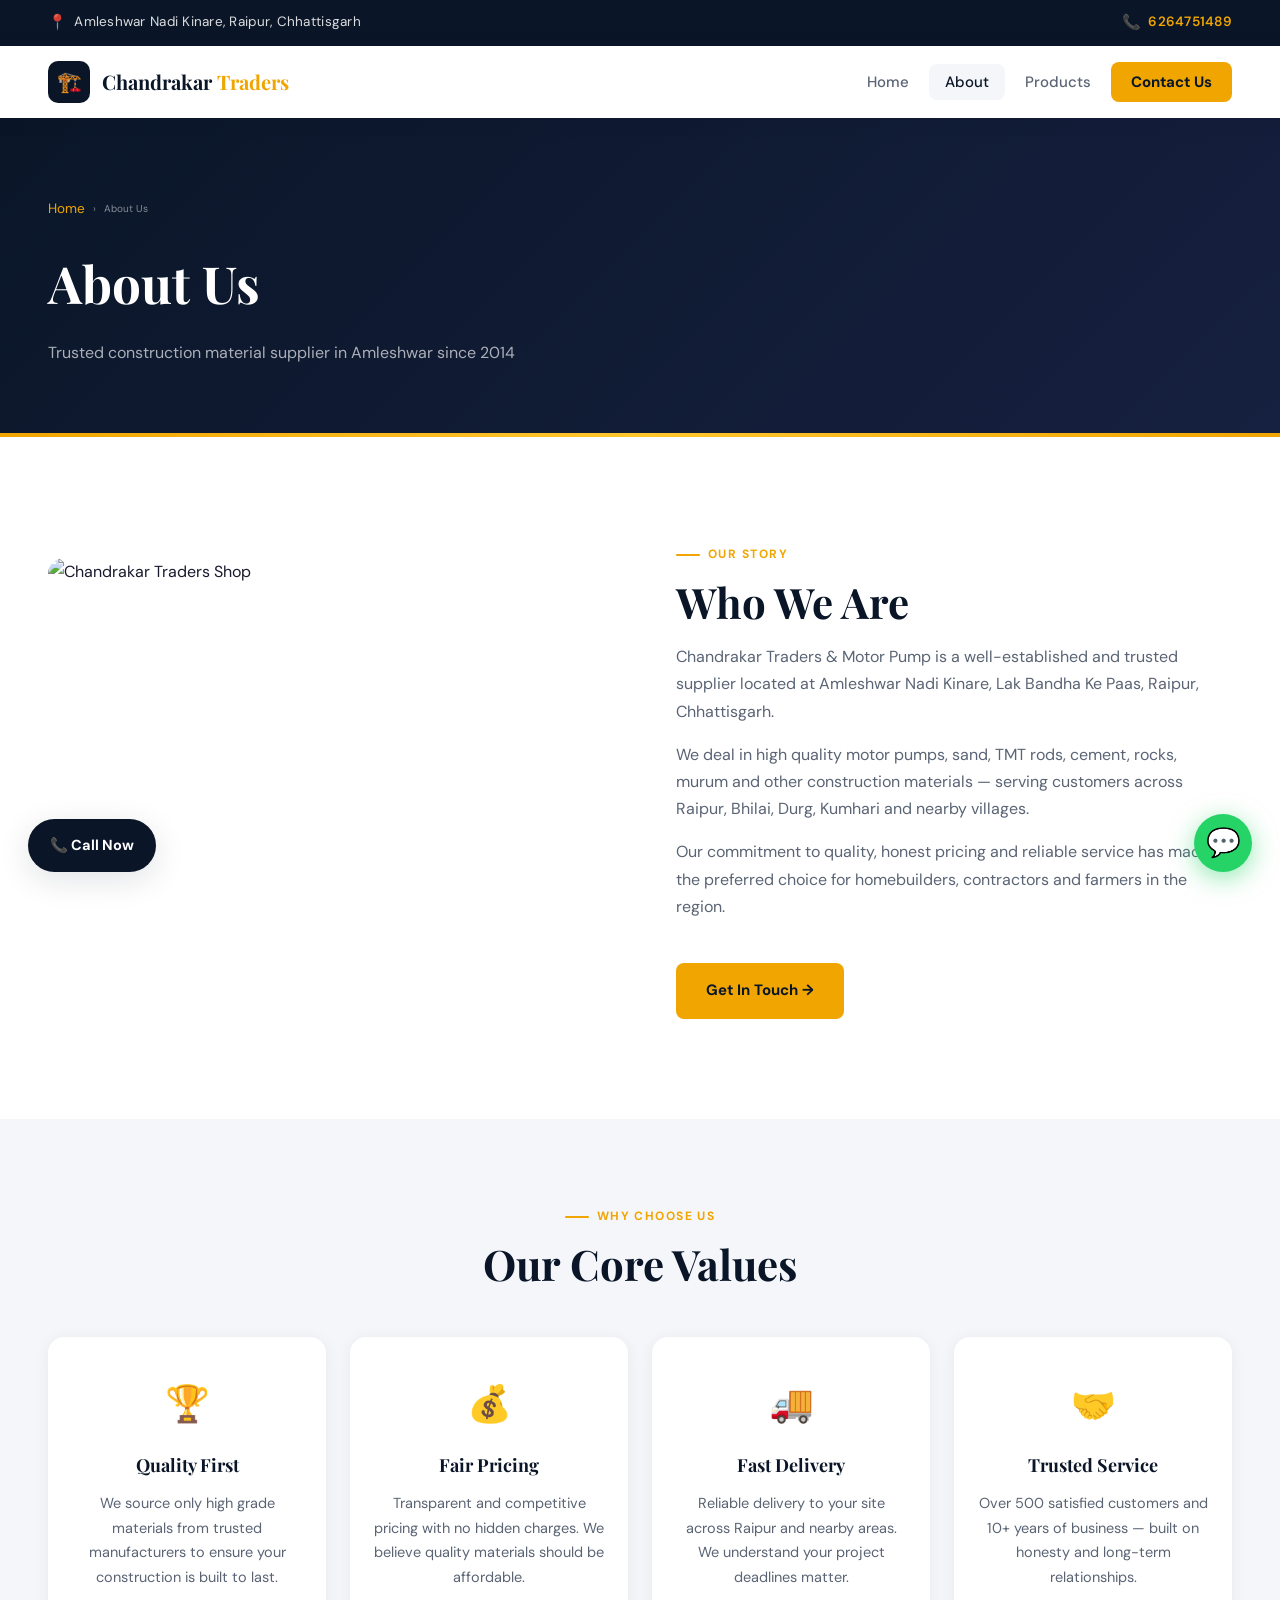
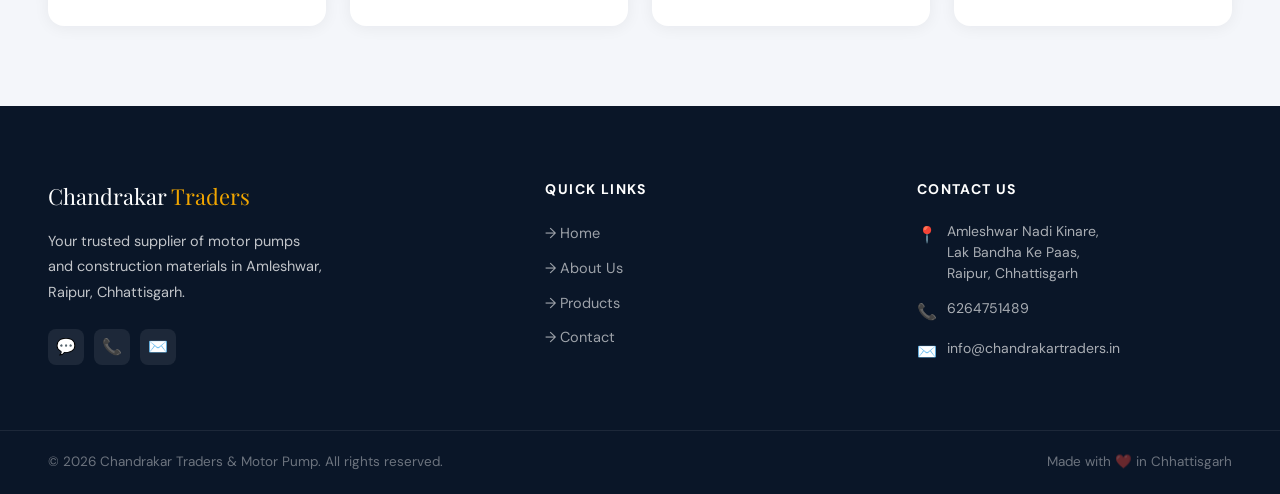
==== about.html @ 9a754cb2 "Initial website upload" ====
<!DOCTYPE html>
<html lang="en">
<head>
  <meta charset="UTF-8">
  <meta name="viewport" content="width=device-width, initial-scale=1.0">
  <title>About Us | Chandrakar Traders & Motor Pump</title>
  <meta name="description" content="Learn about Chandrakar Traders — a trusted motor pump and construction material supplier in Amleshwar, Raipur, Chhattisgarh.">
  <meta property="og:title" content="About Us | Chandrakar Traders & Motor Pump">
  <meta property="og:description" content="Trusted supplier in Amleshwar, Raipur, Chhattisgarh.">
  <meta property="og:image" content="https://yourdomain.com/images/shop.jpg">
  <link rel="icon" href="favicon.ico" type="image/x-icon">
  <link rel="preconnect" href="https://fonts.googleapis.com">
  <link rel="preconnect" href="https://fonts.gstatic.com" crossorigin>
  <link href="https://fonts.googleapis.com/css2?family=Playfair+Display:wght@700;900&family=DM+Sans:wght@400;500;600&display=swap" rel="stylesheet">
  <link rel="stylesheet" href="css/style.css">
</head>
<body>

  <div class="topbar">
    <span><span class="icon">📍</span> Amleshwar Nadi Kinare, Raipur, Chhattisgarh</span>
    <span><span class="icon">📞</span> <a href="tel:+916264751489">6264751489</a></span>
  </div>

  <nav>
    <div class="logo">
      <div class="logo-icon">🏗️</div>
      <h1>Chandrakar <span>Traders</span></h1>
    </div>
    <button class="hamburger" aria-label="Toggle menu">
      <span></span><span></span><span></span>
    </button>
    <ul>
      <li><a href="index.html">Home</a></li>
      <li><a href="about.html">About</a></li>
      <li><a href="products.html">Products</a></li>
      <li><a href="contact.html" class="nav-cta">Contact Us</a></li>
    </ul>
  </nav>

  <!-- Page Banner -->
  <section class="page-banner">
    <div class="breadcrumb">
      <a href="index.html">Home</a>
      <span>›</span>
      <span>About Us</span>
    </div>
    <h2>About Us</h2>
    <p>Trusted construction material supplier in Amleshwar since 2014</p>
  </section>

  <!-- About Content -->
  <section class="content-section">
    <img src="images/shop.jpg" alt="Chandrakar Traders Shop" loading="lazy">
    <div>
      <div class="section-label">Our Story</div>
      <h2 class="section-title">Who We Are</h2>
      <p>Chandrakar Traders & Motor Pump is a well-established and trusted supplier located at Amleshwar Nadi Kinare, Lak Bandha Ke Paas, Raipur, Chhattisgarh.</p>
      <p>We deal in high quality motor pumps, sand, TMT rods, cement, rocks, murum and other construction materials — serving customers across Raipur, Bhilai, Durg, Kumhari and nearby villages.</p>
      <p>Our commitment to quality, honest pricing and reliable service has made us the preferred choice for homebuilders, contractors and farmers in the region.</p>
      <br>
      <a href="contact.html" class="btn btn-primary">Get In Touch →</a>
    </div>
  </section>

  <!-- Values -->
  <section class="values">
    <div class="section-label">Why Choose Us</div>
    <h2 class="section-title">Our Core Values</h2>
    <div class="values-grid">
      <div class="value-card">
        <div class="value-icon">🏆</div>
        <h3>Quality First</h3>
        <p>We source only high grade materials from trusted manufacturers to ensure your construction is built to last.</p>
      </div>
      <div class="value-card">
        <div class="value-icon">💰</div>
        <h3>Fair Pricing</h3>
        <p>Transparent and competitive pricing with no hidden charges. We believe quality materials should be affordable.</p>
      </div>
      <div class="value-card">
        <div class="value-icon">🚚</div>
        <h3>Fast Delivery</h3>
        <p>Reliable delivery to your site across Raipur and nearby areas. We understand your project deadlines matter.</p>
      </div>
      <div class="value-card">
        <div class="value-icon">🤝</div>
        <h3>Trusted Service</h3>
        <p>Over 500 satisfied customers and 10+ years of business — built on honesty and long-term relationships.</p>
      </div>
    </div>
  </section>

  <footer>
    <div class="footer-top">
      <div class="footer-brand">
        <div class="logo-text">Chandrakar <span>Traders</span></div>
        <p>Your trusted supplier of motor pumps and construction materials in Amleshwar, Raipur, Chhattisgarh.</p>
        <div class="footer-social">
          <a href="https://wa.me/916264751489" class="social-link" target="_blank" rel="noopener">💬</a>
          <a href="tel:+916264751489" class="social-link">📞</a>
          <a href="mailto:info@chandrakartraders.in" class="social-link">✉️</a>
        </div>
      </div>
      <div class="footer-col">
        <h4>Quick Links</h4>
        <ul class="footer-links">
          <li><a href="index.html">→ Home</a></li>
          <li><a href="about.html">→ About Us</a></li>
          <li><a href="products.html">→ Products</a></li>
          <li><a href="contact.html">→ Contact</a></li>
        </ul>
      </div>
      <div class="footer-col">
        <h4>Contact Us</h4>
        <div class="footer-contact-item">
          <span class="fci">📍</span>
          <span>Amleshwar Nadi Kinare,<br>Lak Bandha Ke Paas,<br>Raipur, Chhattisgarh</span>
        </div>
        <div class="footer-contact-item">
          <span class="fci">📞</span>
          <a href="tel:+916264751489">6264751489</a>
        </div>
        <div class="footer-contact-item">
          <span class="fci">✉️</span>
          <a href="mailto:info@chandrakartraders.in">info@chandrakartraders.in</a>
        </div>
      </div>
    </div>
    <div class="footer-bottom">
      <span>© 2026 Chandrakar Traders & Motor Pump. All rights reserved.</span>
      <span>Made with ❤️ in Chhattisgarh</span>
    </div>
  </footer>

  <a href="https://wa.me/916264751489" class="whatsapp-float" target="_blank" rel="noopener" aria-label="Chat on WhatsApp">💬</a>
  <a href="tel:+916264751489" class="call-float">📞 Call Now</a>
  <button id="scroll-top" aria-label="Back to top">↑</button>

  <script src="js/script.js"></script>
</body>
</html>
---- css/style.css ----
@import url('https://fonts.googleapis.com/css2?family=Playfair+Display:wght@700;900&family=DM+Sans:wght@400;500;600&display=swap');

/* ========== CSS Variables ========== */
:root {
  --navy: #0a1628;
  --navy-mid: #162040;
  --gold: #f0a500;
  --gold-light: #ffc62e;
  --cream: #fffdf5;
  --light: #f4f6fa;
  --text: #1a1a2e;
  --text-muted: #5a6474;
  --white: #ffffff;
  --shadow: 0 8px 32px rgba(10,22,40,0.12);
  --shadow-lg: 0 20px 60px rgba(10,22,40,0.18);
  --radius: 16px;
  --radius-sm: 8px;
  --transition: 0.3s cubic-bezier(0.4,0,0.2,1);
}

/* ========== Reset ========== */
*, *::before, *::after {
  margin: 0; padding: 0;
  box-sizing: border-box;
}
html { scroll-behavior: smooth; }
body {
  background: var(--light);
  color: var(--text);
  font-family: 'DM Sans', sans-serif;
  font-size: 16px;
  line-height: 1.7;
  overflow-x: hidden;
}
img { max-width: 100%; display: block; }
a { text-decoration: none; }

/* ========== Topbar ========== */
.topbar {
  background: var(--navy);
  color: rgba(255,255,255,0.85);
  display: flex;
  justify-content: space-between;
  align-items: center;
  padding: 10px 48px;
  font-size: 13.5px;
  letter-spacing: 0.02em;
  flex-wrap: wrap;
  gap: 8px;
}
.topbar a { color: var(--gold); font-weight: 600; }
.topbar span { display: flex; align-items: center; gap: 7px; }
.topbar .icon { font-size: 15px; }

/* ========== Navigation ========== */
nav {
  background: var(--white);
  display: flex;
  justify-content: space-between;
  align-items: center;
  padding: 0 48px;
  height: 72px;
  box-shadow: 0 2px 20px rgba(10,22,40,0.08);
  position: sticky;
  top: 0;
  z-index: 100;
  transition: box-shadow var(--transition);
}
nav.scrolled { box-shadow: 0 4px 30px rgba(10,22,40,0.15); }
.logo { display: flex; align-items: center; gap: 12px; }
.logo-icon {
  width: 42px; height: 42px;
  background: var(--navy);
  border-radius: 10px;
  display: flex; align-items: center; justify-content: center;
  font-size: 20px;
}
.logo h1 {
  font-family: 'Playfair Display', serif;
  color: var(--navy);
  font-size: 20px;
  line-height: 1.2;
}
.logo h1 span { color: var(--gold); }
nav ul {
  display: flex;
  list-style: none;
  gap: 4px;
  align-items: center;
}
nav ul li a {
  color: var(--text-muted);
  font-weight: 500;
  font-size: 15px;
  padding: 8px 16px;
  border-radius: var(--radius-sm);
  transition: var(--transition);
}
nav ul li a:hover,
nav ul li a.active {
  color: var(--navy);
  background: var(--light);
}
nav ul li a.nav-cta {
  background: var(--gold);
  color: var(--navy);
  font-weight: 700;
  padding: 10px 20px;
  border-radius: var(--radius-sm);
}
nav ul li a.nav-cta:hover { background: var(--gold-light); }

/* ========== Hamburger ========== */
.hamburger {
  display: none;
  flex-direction: column;
  gap: 5px;
  cursor: pointer;
  padding: 6px;
  background: none;
  border: none;
}
.hamburger span {
  display: block;
  width: 26px; height: 2.5px;
  background: var(--navy);
  border-radius: 2px;
  transition: var(--transition);
}
.hamburger.open span:nth-child(1) { transform: rotate(45deg) translate(5px,5px); }
.hamburger.open span:nth-child(2) { opacity: 0; }
.hamburger.open span:nth-child(3) { transform: rotate(-45deg) translate(5px,-5px); }

/* ========== Hero ========== */
.hero {
  min-height: 92vh;
  background:
    linear-gradient(135deg, rgba(10,22,40,0.88) 0%, rgba(22,32,64,0.75) 60%, rgba(240,165,0,0.15) 100%),
    url('../images/banner.jpg') center/cover no-repeat;
  display: flex;
  align-items: center;
  padding: 80px 48px;
  position: relative;
  overflow: hidden;
}
.hero::after {
  content: '';
  position: absolute;
  bottom: 0; left: 0; right: 0;
  height: 100px;
  background: linear-gradient(transparent, var(--light));
}
.hero-content {
  max-width: 700px;
  position: relative;
  z-index: 1;
  animation: heroFadeIn 0.9s ease both;
}
@keyframes heroFadeIn {
  from { opacity: 0; transform: translateY(30px); }
  to { opacity: 1; transform: translateY(0); }
}
.hero-badge {
  display: inline-flex;
  align-items: center;
  gap: 8px;
  background: rgba(240,165,0,0.2);
  border: 1px solid rgba(240,165,0,0.4);
  color: var(--gold-light);
  padding: 6px 16px;
  border-radius: 30px;
  font-size: 13px;
  font-weight: 600;
  letter-spacing: 0.05em;
  text-transform: uppercase;
  margin-bottom: 24px;
}
.hero h2 {
  font-family: 'Playfair Display', serif;
  font-size: clamp(38px, 5.5vw, 68px);
  color: var(--white);
  line-height: 1.1;
  margin-bottom: 20px;
}
.hero h2 em {
  font-style: normal;
  color: var(--gold);
}
.hero p {
  color: rgba(255,255,255,0.78);
  font-size: 18px;
  max-width: 500px;
  margin-bottom: 36px;
}
.hero-btns { display: flex; gap: 14px; flex-wrap: wrap; }
.btn {
  display: inline-flex;
  align-items: center;
  gap: 8px;
  padding: 15px 30px;
  border-radius: var(--radius-sm);
  font-weight: 700;
  font-size: 15px;
  transition: var(--transition);
  cursor: pointer;
  border: none;
}
.btn-primary {
  background: var(--gold);
  color: var(--navy);
}
.btn-primary:hover {
  background: var(--gold-light);
  transform: translateY(-2px);
  box-shadow: 0 8px 24px rgba(240,165,0,0.35);
}
.btn-outline {
  background: transparent;
  color: var(--white);
  border: 2px solid rgba(255,255,255,0.4);
}
.btn-outline:hover {
  border-color: var(--white);
  background: rgba(255,255,255,0.08);
}
.hero-stats {
  display: flex;
  gap: 40px;
  margin-top: 52px;
  flex-wrap: wrap;
}
.hero-stat { color: var(--white); }
.hero-stat .num {
  font-family: 'Playfair Display', serif;
  font-size: 32px;
  color: var(--gold);
  font-weight: 900;
  line-height: 1;
}
.hero-stat .label {
  font-size: 13px;
  color: rgba(255,255,255,0.6);
  margin-top: 4px;
}

/* ========== Section Utility ========== */
.section-label {
  display: inline-flex;
  align-items: center;
  gap: 8px;
  color: var(--gold);
  font-size: 12px;
  font-weight: 700;
  text-transform: uppercase;
  letter-spacing: 0.12em;
  margin-bottom: 12px;
}
.section-label::before {
  content: '';
  display: block;
  width: 24px; height: 2px;
  background: var(--gold);
  border-radius: 2px;
}
.section-title {
  font-family: 'Playfair Display', serif;
  font-size: clamp(28px, 3.5vw, 42px);
  color: var(--navy);
  line-height: 1.2;
  margin-bottom: 16px;
}
.section-sub {
  color: var(--text-muted);
  font-size: 16px;
  max-width: 520px;
}

/* ========== About Preview ========== */
.about-preview {
  padding: 100px 48px;
  display: grid;
  grid-template-columns: 1fr 1fr;
  gap: 72px;
  align-items: center;
  background: var(--white);
}
.about-img-wrap { position: relative; }
.about-img-wrap img {
  width: 100%;
  height: 440px;
  object-fit: cover;
  border-radius: var(--radius);
}
.about-badge {
  position: absolute;
  bottom: -24px; right: -24px;
  background: var(--navy);
  color: var(--white);
  padding: 24px 28px;
  border-radius: var(--radius);
  text-align: center;
  box-shadow: var(--shadow-lg);
}
.about-badge .big { font-family: 'Playfair Display', serif; font-size: 36px; color: var(--gold); font-weight: 900; line-height: 1; }
.about-badge .small { font-size: 12px; color: rgba(255,255,255,0.7); margin-top: 4px; }
.about-text p { color: var(--text-muted); margin-bottom: 16px; }
.features-list {
  margin-top: 28px;
  display: grid;
  grid-template-columns: 1fr 1fr;
  gap: 16px;
}
.feature-item {
  display: flex;
  align-items: center;
  gap: 10px;
  font-size: 14.5px;
  font-weight: 500;
  color: var(--text);
}
.feature-item .check {
  width: 28px; height: 28px;
  background: rgba(240,165,0,0.15);
  border-radius: 50%;
  display: flex; align-items: center; justify-content: center;
  font-size: 13px;
  flex-shrink: 0;
}

/* ========== Products ========== */
.products {
  padding: 100px 48px;
  background: var(--light);
}
.products-header {
  text-align: center;
  margin-bottom: 56px;
}
.products-header .section-sub { margin: 0 auto; }
.product-grid {
  display: grid;
  grid-template-columns: repeat(auto-fit, minmax(280px, 1fr));
  gap: 24px;
}
.card {
  background: var(--white);
  border-radius: var(--radius);
  overflow: hidden;
  box-shadow: 0 2px 16px rgba(10,22,40,0.07);
  transition: var(--transition);
  cursor: pointer;
}
.card:hover {
  transform: translateY(-8px);
  box-shadow: var(--shadow-lg);
}
.card-img {
  position: relative;
  overflow: hidden;
  height: 220px;
}
.card-img img {
  width: 100%; height: 100%;
  object-fit: cover;
  transition: transform 0.5s ease;
}
.card:hover .card-img img { transform: scale(1.07); }
.card-tag {
  position: absolute;
  top: 14px; left: 14px;
  background: var(--gold);
  color: var(--navy);
  font-size: 11px;
  font-weight: 700;
  padding: 4px 10px;
  border-radius: 30px;
  text-transform: uppercase;
  letter-spacing: 0.06em;
}
.card-body { padding: 22px 22px 24px; }
.card h3 {
  font-family: 'Playfair Display', serif;
  font-size: 20px;
  color: var(--navy);
  margin-bottom: 6px;
}
.card p { color: var(--text-muted); font-size: 14.5px; }
.card-link {
  display: inline-flex;
  align-items: center;
  gap: 6px;
  color: var(--gold);
  font-weight: 600;
  font-size: 14px;
  margin-top: 14px;
  transition: gap var(--transition);
}
.card:hover .card-link { gap: 10px; }

/* ========== Testimonials ========== */
.testimonials {
  padding: 100px 48px;
  background: var(--navy);
  position: relative;
  overflow: hidden;
}
.testimonials::before {
  content: '"';
  position: absolute;
  top: -40px; left: 40px;
  font-family: 'Playfair Display', serif;
  font-size: 320px;
  color: rgba(240,165,0,0.06);
  line-height: 1;
  pointer-events: none;
}
.testimonials .section-title { color: var(--white); }
.testimonials .section-label { color: var(--gold); }
.testimonials-header { margin-bottom: 52px; }
.testimonial-grid {
  display: grid;
  grid-template-columns: repeat(auto-fit, minmax(280px, 1fr));
  gap: 24px;
}
.testimonial-card {
  background: rgba(255,255,255,0.06);
  border: 1px solid rgba(255,255,255,0.1);
  padding: 32px;
  border-radius: var(--radius);
  transition: var(--transition);
}
.testimonial-card:hover {
  background: rgba(255,255,255,0.1);
  border-color: rgba(240,165,0,0.3);
}
.stars { color: var(--gold); font-size: 15px; margin-bottom: 16px; }
.testimonial-card p {
  color: rgba(255,255,255,0.8);
  font-size: 15.5px;
  font-style: italic;
  line-height: 1.7;
}
.testimonial-card h4 {
  color: var(--gold);
  font-size: 14px;
  font-weight: 600;
  margin-top: 20px;
  letter-spacing: 0.02em;
}

/* ========== Areas ========== */
.areas {
  padding: 80px 48px;
  background: var(--white);
  text-align: center;
}
.areas-grid {
  margin-top: 36px;
  display: flex;
  justify-content: center;
  gap: 12px;
  flex-wrap: wrap;
}
.areas-grid span {
  background: var(--navy);
  color: var(--white);
  padding: 10px 22px;
  border-radius: 30px;
  font-size: 14px;
  font-weight: 500;
  transition: var(--transition);
  cursor: default;
}
.areas-grid span:hover {
  background: var(--gold);
  color: var(--navy);
  transform: translateY(-3px);
}

/* ========== Page Banner ========== */
.page-banner {
  background: linear-gradient(135deg, var(--navy) 0%, var(--navy-mid) 100%);
  padding: 80px 48px 70px;
  position: relative;
  overflow: hidden;
}
.page-banner::after {
  content: '';
  position: absolute;
  bottom: 0; left: 0; right: 0;
  height: 4px;
  background: linear-gradient(90deg, var(--gold), var(--gold-light), var(--gold));
}
.page-banner h2 {
  font-family: 'Playfair Display', serif;
  font-size: clamp(32px,4vw,52px);
  color: var(--white);
  margin-bottom: 12px;
}
.page-banner p { color: rgba(255,255,255,0.65); font-size: 16px; }
.breadcrumb {
  display: flex;
  gap: 8px;
  align-items: center;
  color: rgba(255,255,255,0.5);
  font-size: 13.5px;
  margin-bottom: 20px;
}
.breadcrumb a { color: var(--gold); }
.breadcrumb span { font-size: 10px; }

/* ========== About Page Content ========== */
.content-section {
  padding: 100px 48px;
  display: grid;
  grid-template-columns: 1fr 1fr;
  gap: 72px;
  align-items: center;
  background: var(--white);
}
.content-section img {
  width: 100%;
  height: 440px;
  object-fit: cover;
  border-radius: var(--radius);
}
.content-section p { color: var(--text-muted); margin-bottom: 16px; }

/* ========== Values Section ========== */
.values {
  padding: 80px 48px;
  background: var(--light);
  text-align: center;
}
.values-grid {
  margin-top: 48px;
  display: grid;
  grid-template-columns: repeat(auto-fit, minmax(220px, 1fr));
  gap: 24px;
}
.value-card {
  background: var(--white);
  padding: 36px 24px;
  border-radius: var(--radius);
  box-shadow: 0 2px 16px rgba(10,22,40,0.06);
  transition: var(--transition);
}
.value-card:hover { transform: translateY(-6px); box-shadow: var(--shadow); }
.value-icon {
  font-size: 36px;
  margin-bottom: 16px;
}
.value-card h3 {
  font-family: 'Playfair Display', serif;
  color: var(--navy);
  font-size: 18px;
  margin-bottom: 10px;
}
.value-card p { color: var(--text-muted); font-size: 14.5px; }

/* ========== Contact Section ========== */
.contact-section {
  padding: 100px 48px;
  background: var(--light);
  display: grid;
  grid-template-columns: 1fr 1.4fr;
  gap: 60px;
  align-items: start;
}
.contact-info h2 {
  font-family: 'Playfair Display', serif;
  font-size: 36px;
  color: var(--navy);
  margin-bottom: 16px;
}
.contact-info p { color: var(--text-muted); margin-bottom: 36px; }
.contact-item {
  display: flex;
  gap: 16px;
  align-items: flex-start;
  margin-bottom: 24px;
}
.contact-item .ci-icon {
  width: 46px; height: 46px;
  background: var(--navy);
  border-radius: 10px;
  display: flex; align-items: center; justify-content: center;
  font-size: 20px;
  flex-shrink: 0;
}
.contact-item .ci-text strong {
  display: block;
  font-size: 13px;
  text-transform: uppercase;
  letter-spacing: 0.08em;
  color: var(--text-muted);
  margin-bottom: 2px;
}
.contact-item .ci-text span { font-size: 15.5px; font-weight: 500; color: var(--text); }
.contact-item .ci-text a { color: var(--navy); font-weight: 600; }
.contact-item .ci-text a:hover { color: var(--gold); }

.contact-form-wrap {
  background: var(--white);
  padding: 44px;
  border-radius: var(--radius);
  box-shadow: var(--shadow);
}
.contact-form-wrap h3 {
  font-family: 'Playfair Display', serif;
  font-size: 24px;
  color: var(--navy);
  margin-bottom: 28px;
}
.form-group { margin-bottom: 20px; }
.form-group label {
  display: block;
  font-size: 13px;
  font-weight: 600;
  color: var(--text);
  margin-bottom: 7px;
  text-transform: uppercase;
  letter-spacing: 0.06em;
}
.form-group input,
.form-group textarea,
.form-group select {
  width: 100%;
  padding: 14px 16px;
  border: 2px solid #e8eaf0;
  border-radius: var(--radius-sm);
  font-family: 'DM Sans', sans-serif;
  font-size: 15px;
  color: var(--text);
  background: var(--light);
  transition: border-color var(--transition);
  outline: none;
}
.form-group input:focus,
.form-group textarea:focus,
.form-group select:focus {
  border-color: var(--gold);
  background: var(--white);
}
.form-group textarea { min-height: 140px; resize: vertical; }
.form-row { display: grid; grid-template-columns: 1fr 1fr; gap: 16px; }
.btn-submit {
  width: 100%;
  background: var(--navy);
  color: var(--white);
  padding: 16px;
  border-radius: var(--radius-sm);
  font-size: 15px;
  font-weight: 700;
  font-family: 'DM Sans', sans-serif;
  border: none;
  cursor: pointer;
  transition: var(--transition);
  display: flex; align-items: center; justify-content: center; gap: 10px;
}
.btn-submit:hover {
  background: var(--gold);
  color: var(--navy);
  transform: translateY(-2px);
  box-shadow: 0 8px 24px rgba(240,165,0,0.3);
}
#form-success {
  display: none;
  background: #e8f8f0;
  border: 1px solid #34c76f;
  color: #1a7a45;
  padding: 14px 20px;
  border-radius: var(--radius-sm);
  margin-top: 16px;
  font-size: 15px;
  font-weight: 500;
  text-align: center;
}

/* ========== Map ========== */
.map-section {
  border-radius: var(--radius);
  overflow: hidden;
  margin-top: 40px;
  box-shadow: var(--shadow);
  height: 280px;
}
.map-section iframe { width: 100%; height: 100%; border: 0; }

/* ========== Footer ========== */
footer {
  background: var(--navy);
  color: rgba(255,255,255,0.75);
}
.footer-top {
  padding: 72px 48px 52px;
  display: grid;
  grid-template-columns: 1.4fr 1fr 1fr;
  gap: 56px;
}
.footer-brand .logo-text {
  font-family: 'Playfair Display', serif;
  font-size: 22px;
  color: var(--white);
  margin-bottom: 14px;
}
.footer-brand .logo-text span { color: var(--gold); }
.footer-brand p { font-size: 14.5px; line-height: 1.75; max-width: 280px; margin-bottom: 24px; }
.footer-social { display: flex; gap: 10px; }
.social-link {
  width: 36px; height: 36px;
  background: rgba(255,255,255,0.08);
  border-radius: 8px;
  display: flex; align-items: center; justify-content: center;
  font-size: 16px;
  transition: var(--transition);
}
.social-link:hover { background: var(--gold); }
.footer-col h4 {
  color: var(--white);
  font-size: 14px;
  font-weight: 700;
  text-transform: uppercase;
  letter-spacing: 0.1em;
  margin-bottom: 20px;
}
.footer-links { list-style: none; }
.footer-links li { margin-bottom: 10px; }
.footer-links a {
  color: rgba(255,255,255,0.6);
  font-size: 14.5px;
  transition: var(--transition);
  display: flex; align-items: center; gap: 6px;
}
.footer-links a:hover { color: var(--gold); padding-left: 4px; }
.footer-contact-item {
  display: flex; gap: 10px; align-items: flex-start;
  margin-bottom: 14px;
  font-size: 14px;
}
.footer-contact-item .fci { color: var(--gold); font-size: 16px; margin-top: 2px; }
.footer-contact-item span, .footer-contact-item a {
  color: rgba(255,255,255,0.65);
  line-height: 1.5;
}
.footer-contact-item a:hover { color: var(--gold); }
.footer-bottom {
  border-top: 1px solid rgba(255,255,255,0.08);
  padding: 20px 48px;
  display: flex;
  justify-content: space-between;
  align-items: center;
  flex-wrap: wrap;
  gap: 12px;
  font-size: 13.5px;
  color: rgba(255,255,255,0.4);
}
.footer-bottom a { color: var(--gold); }

/* ========== WhatsApp Float ========== */
.whatsapp-float {
  position: fixed;
  bottom: 28px; right: 28px;
  width: 58px; height: 58px;
  background: #25d366;
  border-radius: 50%;
  display: flex; align-items: center; justify-content: center;
  font-size: 28px;
  box-shadow: 0 6px 24px rgba(37,211,102,0.5);
  z-index: 999;
  transition: var(--transition);
  animation: pulse 2.5s infinite;
}
.whatsapp-float:hover {
  transform: scale(1.1);
  box-shadow: 0 10px 32px rgba(37,211,102,0.6);
}
@keyframes pulse {
  0%,100% { box-shadow: 0 6px 24px rgba(37,211,102,0.5); }
  50% { box-shadow: 0 6px 36px rgba(37,211,102,0.7); }
}
.call-float {
  position: fixed;
  bottom: 28px; left: 28px;
  background: var(--navy);
  color: var(--white);
  padding: 14px 22px;
  border-radius: 30px;
  display: flex; align-items: center; gap: 10px;
  font-weight: 700; font-size: 14.5px;
  box-shadow: var(--shadow);
  z-index: 999;
  transition: var(--transition);
}
.call-float:hover {
  background: var(--gold);
  color: var(--navy);
  transform: translateY(-2px);
}

/* ========== Scroll to Top ========== */
#scroll-top {
  position: fixed;
  bottom: 96px; right: 28px;
  width: 42px; height: 42px;
  background: var(--white);
  border: 2px solid var(--light);
  border-radius: 10px;
  display: flex; align-items: center; justify-content: center;
  font-size: 18px;
  cursor: pointer;
  box-shadow: var(--shadow);
  z-index: 998;
  opacity: 0;
  transform: translateY(10px);
  transition: var(--transition);
  color: var(--navy);
}
#scroll-top.visible { opacity: 1; transform: translateY(0); }
#scroll-top:hover { background: var(--navy); color: var(--white); }

/* ========== Responsive: Tablet ========== */
@media (max-width: 1024px) {
  .about-preview,
  .content-section {
    grid-template-columns: 1fr;
    gap: 48px;
    padding: 72px 32px;
  }
  .about-badge { bottom: 16px; right: 16px; }
  .contact-section {
    grid-template-columns: 1fr;
    gap: 48px;
    padding: 72px 32px;
  }
  .footer-top {
    grid-template-columns: 1fr 1fr;
    gap: 36px;
    padding: 56px 32px 40px;
  }
}

/* ========== Responsive: Mobile ========== */
@media (max-width: 768px) {
  .topbar { padding: 10px 20px; font-size: 13px; flex-direction: column; text-align: center; }
  nav { padding: 0 20px; height: 64px; }
  .logo h1 { font-size: 16px; }
  nav ul {
    display: none;
    flex-direction: column;
    position: absolute;
    top: 64px; left: 0; right: 0;
    background: var(--white);
    padding: 20px;
    box-shadow: 0 12px 30px rgba(10,22,40,0.12);
    gap: 4px;
  }
  nav ul.open { display: flex; }
  nav ul li a { display: block; padding: 12px 16px; border-radius: var(--radius-sm); }
  .hamburger { display: flex; }
  .hero { padding: 60px 24px; min-height: 80vh; }
  .hero h2 { font-size: clamp(28px,7vw,42px); }
  .hero p { font-size: 16px; }
  .hero-stats { gap: 28px; margin-top: 40px; }
  .about-preview, .content-section { padding: 60px 20px; }
  .products { padding: 60px 20px; }
  .testimonials { padding: 60px 20px; }
  .areas { padding: 60px 20px; }
  .contact-section { padding: 60px 20px; }
  .contact-form-wrap { padding: 28px 20px; }
  .form-row { grid-template-columns: 1fr; }
  .footer-top { grid-template-columns: 1fr; padding: 48px 20px 32px; gap: 36px; }
  .footer-bottom { padding: 16px 20px; flex-direction: column; text-align: center; }
  .page-banner { padding: 60px 20px 50px; }
  .features-list { grid-template-columns: 1fr; }
  .call-float { display: none; }
}

@media (max-width: 480px) {
  .hero-btns { flex-direction: column; }
  .btn { justify-content: center; }
  .hero-stats { flex-direction: column; gap: 20px; }
  .about-badge { position: relative; bottom: auto; right: auto; margin-top: 20px; display: inline-block; }
  .about-img-wrap img { height: 260px; }
  .product-grid { grid-template-columns: 1fr; }
}
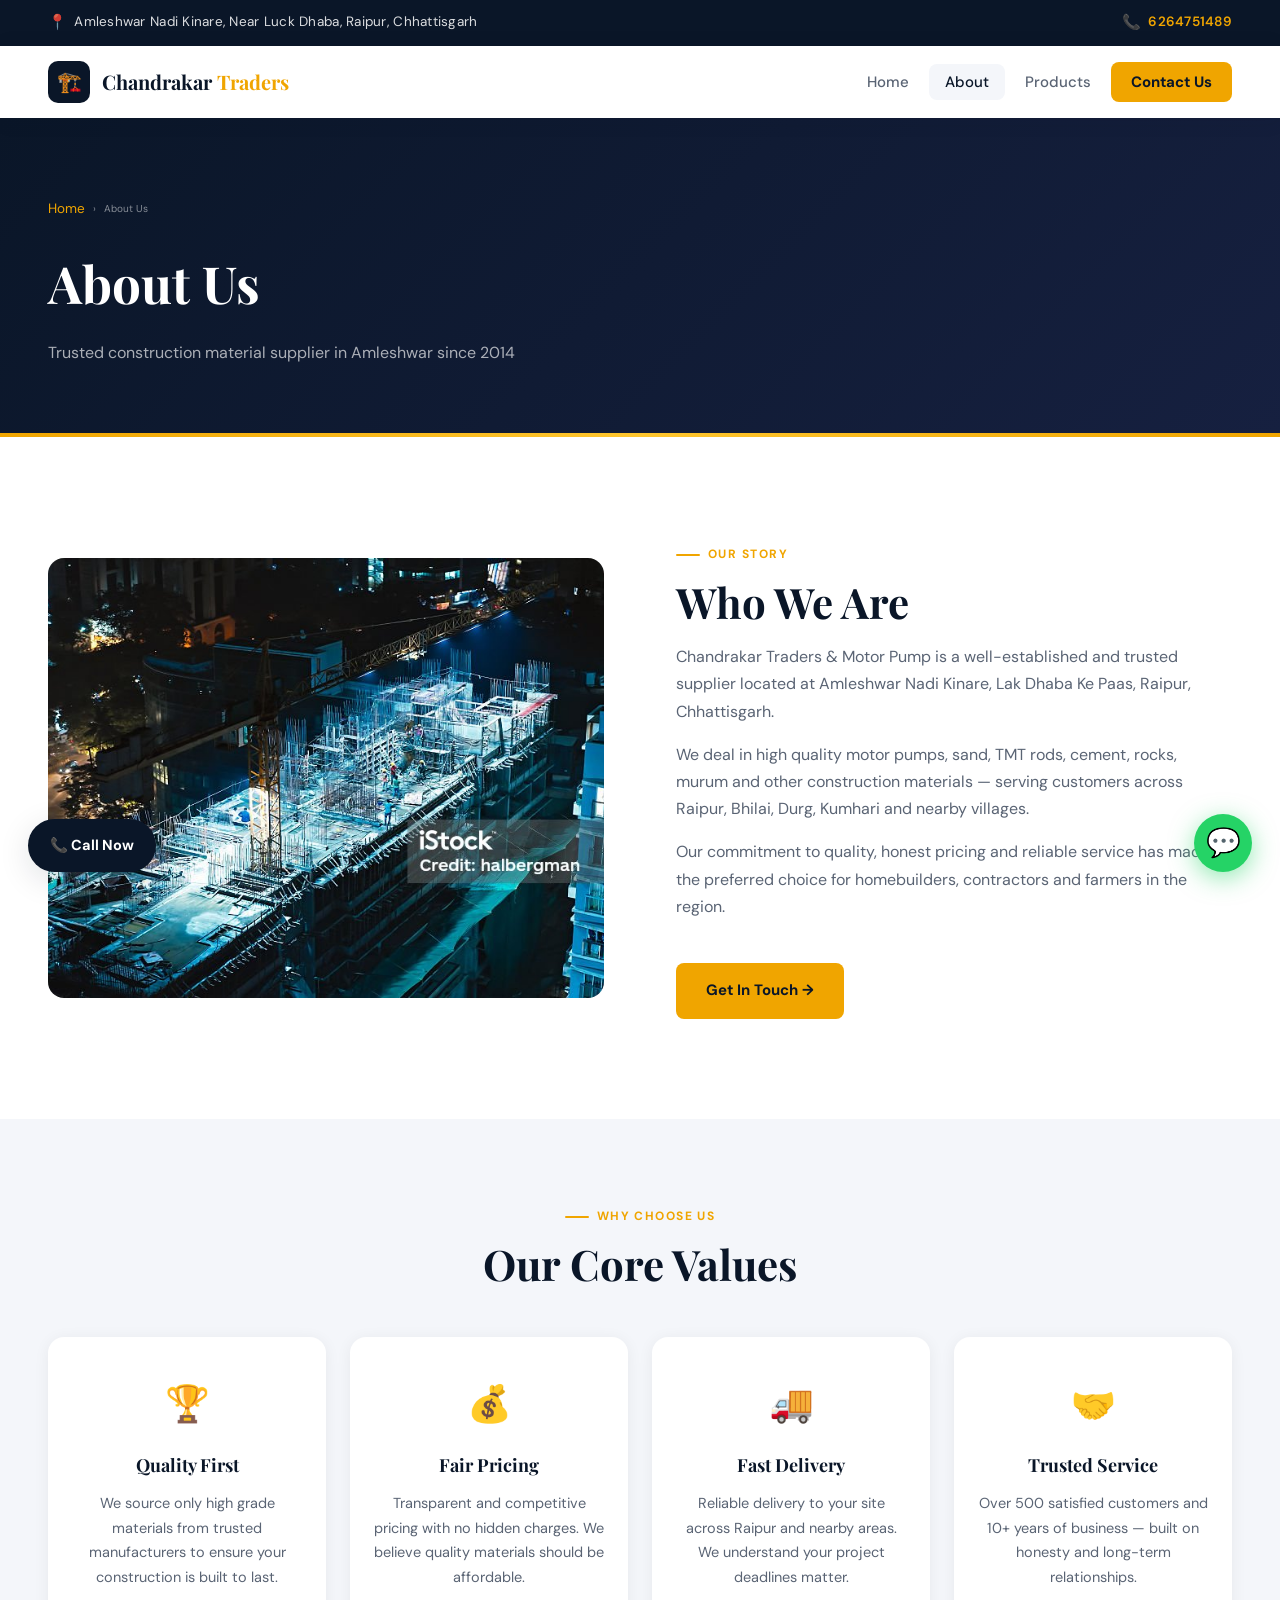
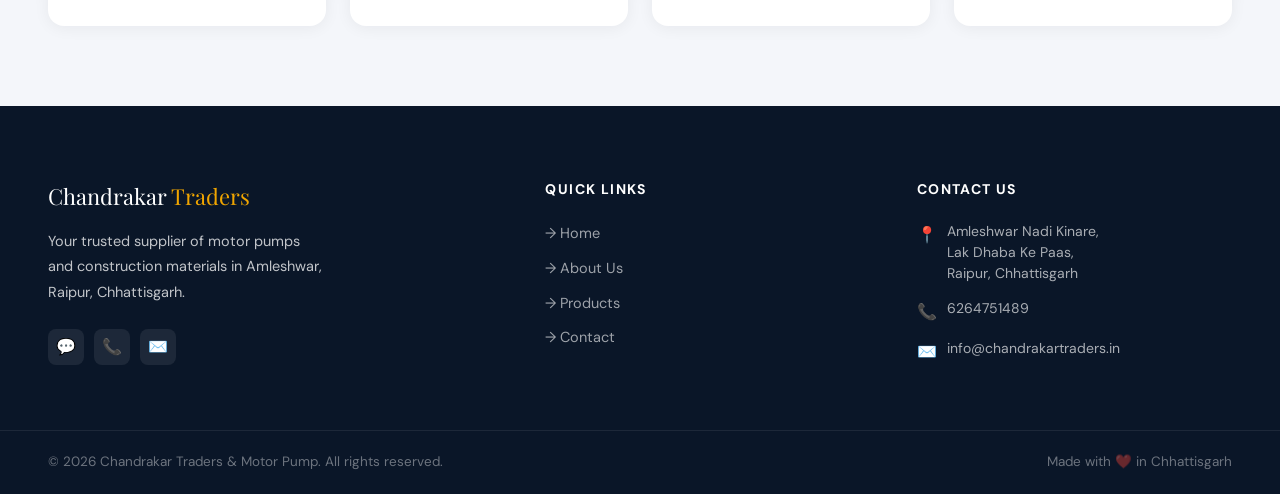
==== commit d18dde0b: "favicon.ico added and addr updated" ====
--- a/about.html
+++ b/about.html
@@ -17,7 +17,7 @@
 <body>
 
   <div class="topbar">
-    <span><span class="icon">📍</span> Amleshwar Nadi Kinare, Raipur, Chhattisgarh</span>
+    <span><span class="icon">📍</span> Amleshwar Nadi Kinare, Near Luck Dhaba, Raipur, Chhattisgarh</span>
     <span><span class="icon">📞</span> <a href="tel:+916264751489">6264751489</a></span>
   </div>
 
@@ -54,7 +54,7 @@
     <div>
       <div class="section-label">Our Story</div>
       <h2 class="section-title">Who We Are</h2>
-      <p>Chandrakar Traders & Motor Pump is a well-established and trusted supplier located at Amleshwar Nadi Kinare, Lak Bandha Ke Paas, Raipur, Chhattisgarh.</p>
+      <p>Chandrakar Traders & Motor Pump is a well-established and trusted supplier located at Amleshwar Nadi Kinare, Lak Dhaba Ke Paas, Raipur, Chhattisgarh.</p>
       <p>We deal in high quality motor pumps, sand, TMT rods, cement, rocks, murum and other construction materials — serving customers across Raipur, Bhilai, Durg, Kumhari and nearby villages.</p>
       <p>Our commitment to quality, honest pricing and reliable service has made us the preferred choice for homebuilders, contractors and farmers in the region.</p>
       <br>
@@ -114,7 +114,7 @@
         <h4>Contact Us</h4>
         <div class="footer-contact-item">
           <span class="fci">📍</span>
-          <span>Amleshwar Nadi Kinare,<br>Lak Bandha Ke Paas,<br>Raipur, Chhattisgarh</span>
+          <span>Amleshwar Nadi Kinare,<br>Lak Dhaba Ke Paas,<br>Raipur, Chhattisgarh</span>
         </div>
         <div class="footer-contact-item">
           <span class="fci">📞</span>
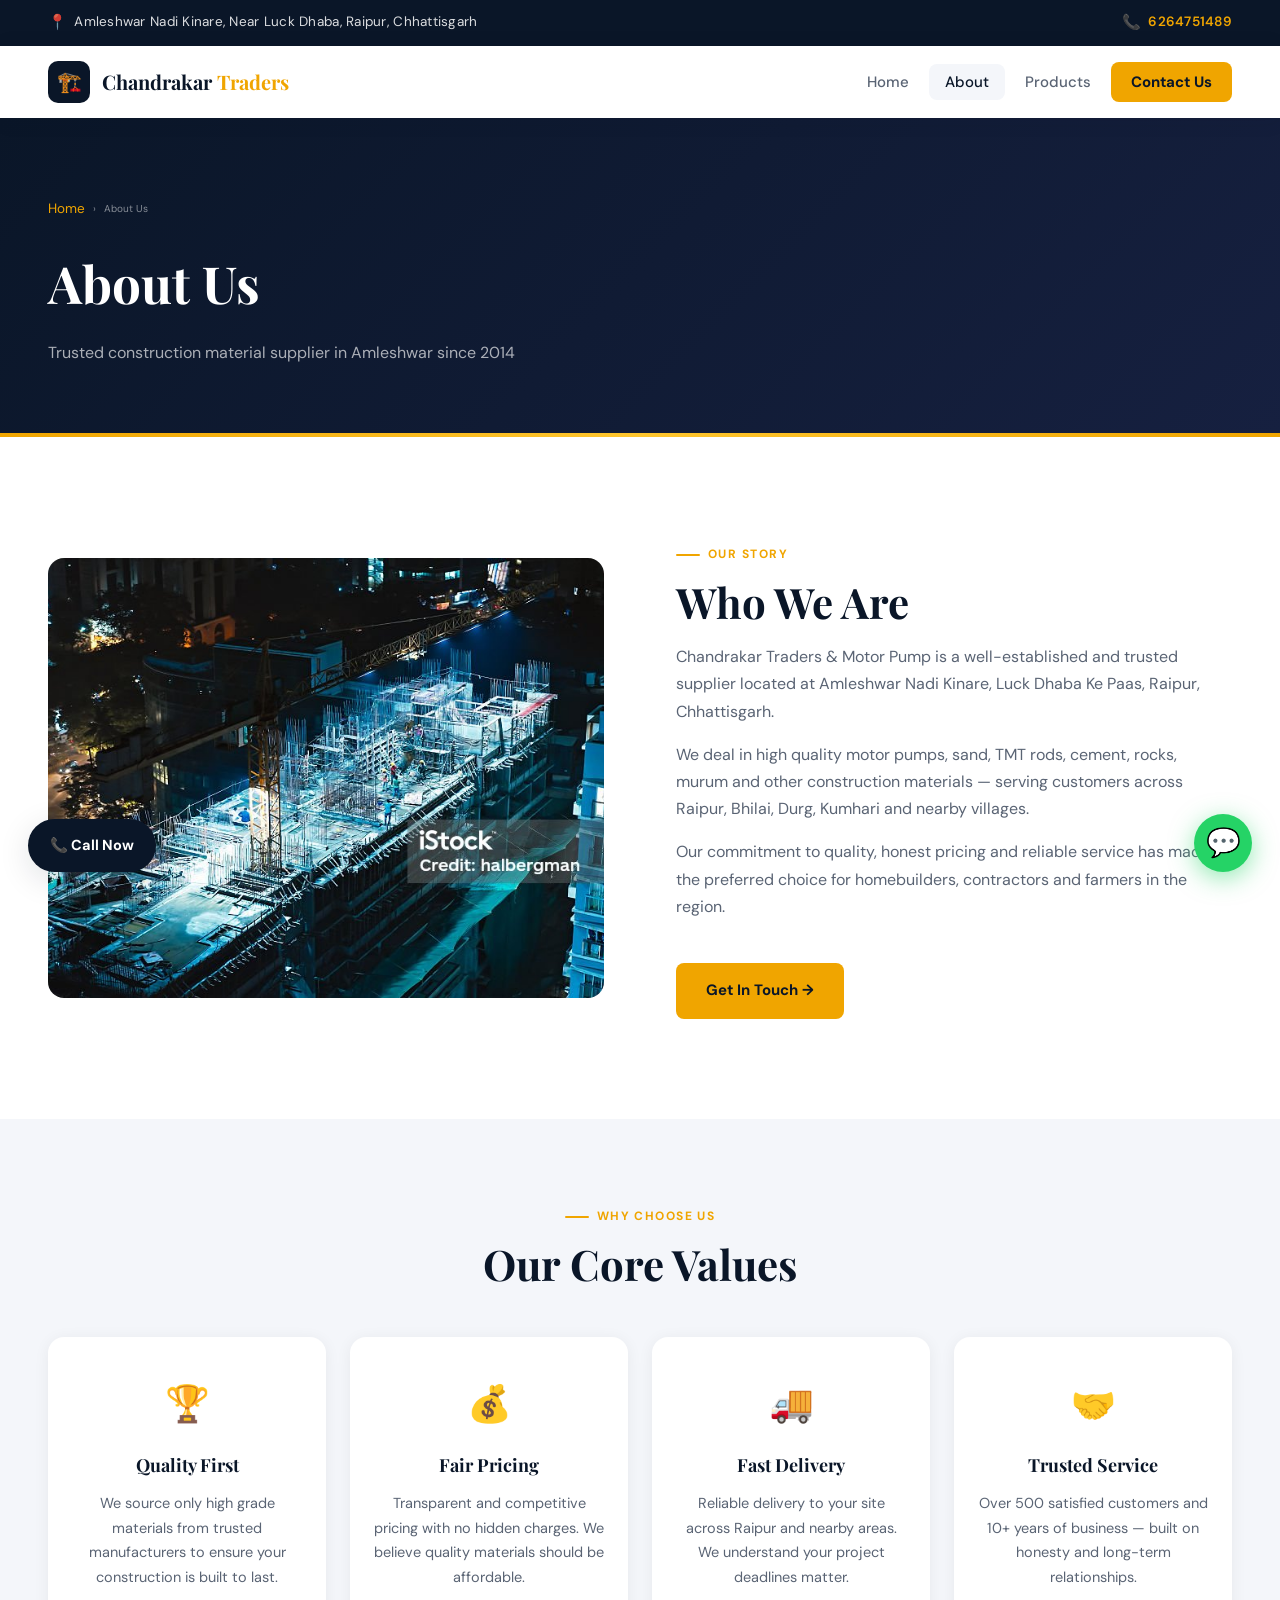
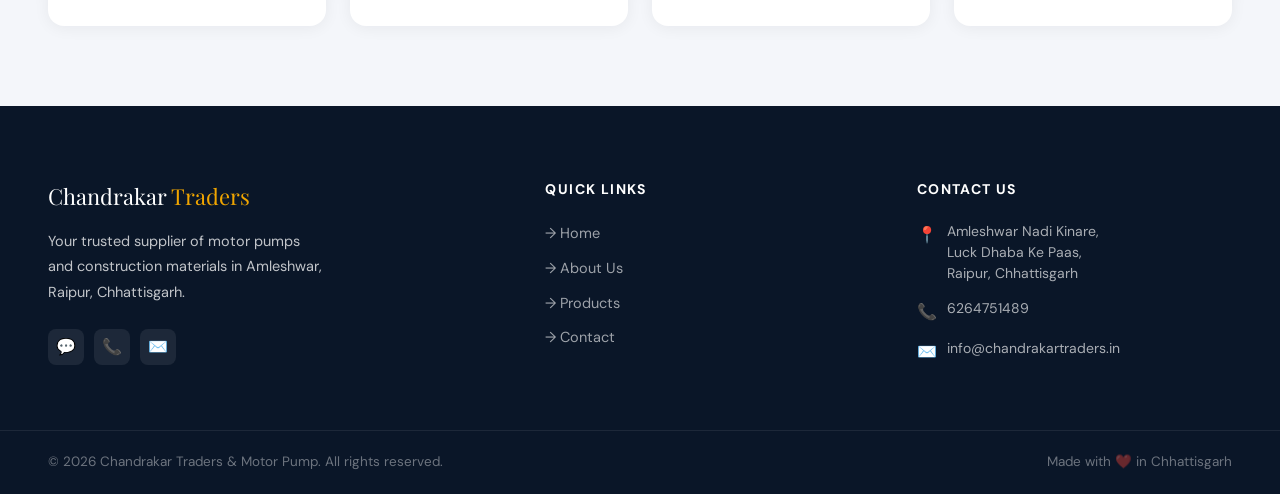
==== commit f5bf81d1: "Spelling Corrected" ====
--- a/about.html
+++ b/about.html
@@ -54,7 +54,7 @@
     <div>
       <div class="section-label">Our Story</div>
       <h2 class="section-title">Who We Are</h2>
-      <p>Chandrakar Traders & Motor Pump is a well-established and trusted supplier located at Amleshwar Nadi Kinare, Lak Dhaba Ke Paas, Raipur, Chhattisgarh.</p>
+      <p>Chandrakar Traders & Motor Pump is a well-established and trusted supplier located at Amleshwar Nadi Kinare, Luck Dhaba Ke Paas, Raipur, Chhattisgarh.</p>
       <p>We deal in high quality motor pumps, sand, TMT rods, cement, rocks, murum and other construction materials — serving customers across Raipur, Bhilai, Durg, Kumhari and nearby villages.</p>
       <p>Our commitment to quality, honest pricing and reliable service has made us the preferred choice for homebuilders, contractors and farmers in the region.</p>
       <br>
@@ -114,7 +114,7 @@
         <h4>Contact Us</h4>
         <div class="footer-contact-item">
           <span class="fci">📍</span>
-          <span>Amleshwar Nadi Kinare,<br>Lak Dhaba Ke Paas,<br>Raipur, Chhattisgarh</span>
+          <span>Amleshwar Nadi Kinare,<br>Luck Dhaba Ke Paas,<br>Raipur, Chhattisgarh</span>
         </div>
         <div class="footer-contact-item">
           <span class="fci">📞</span>
